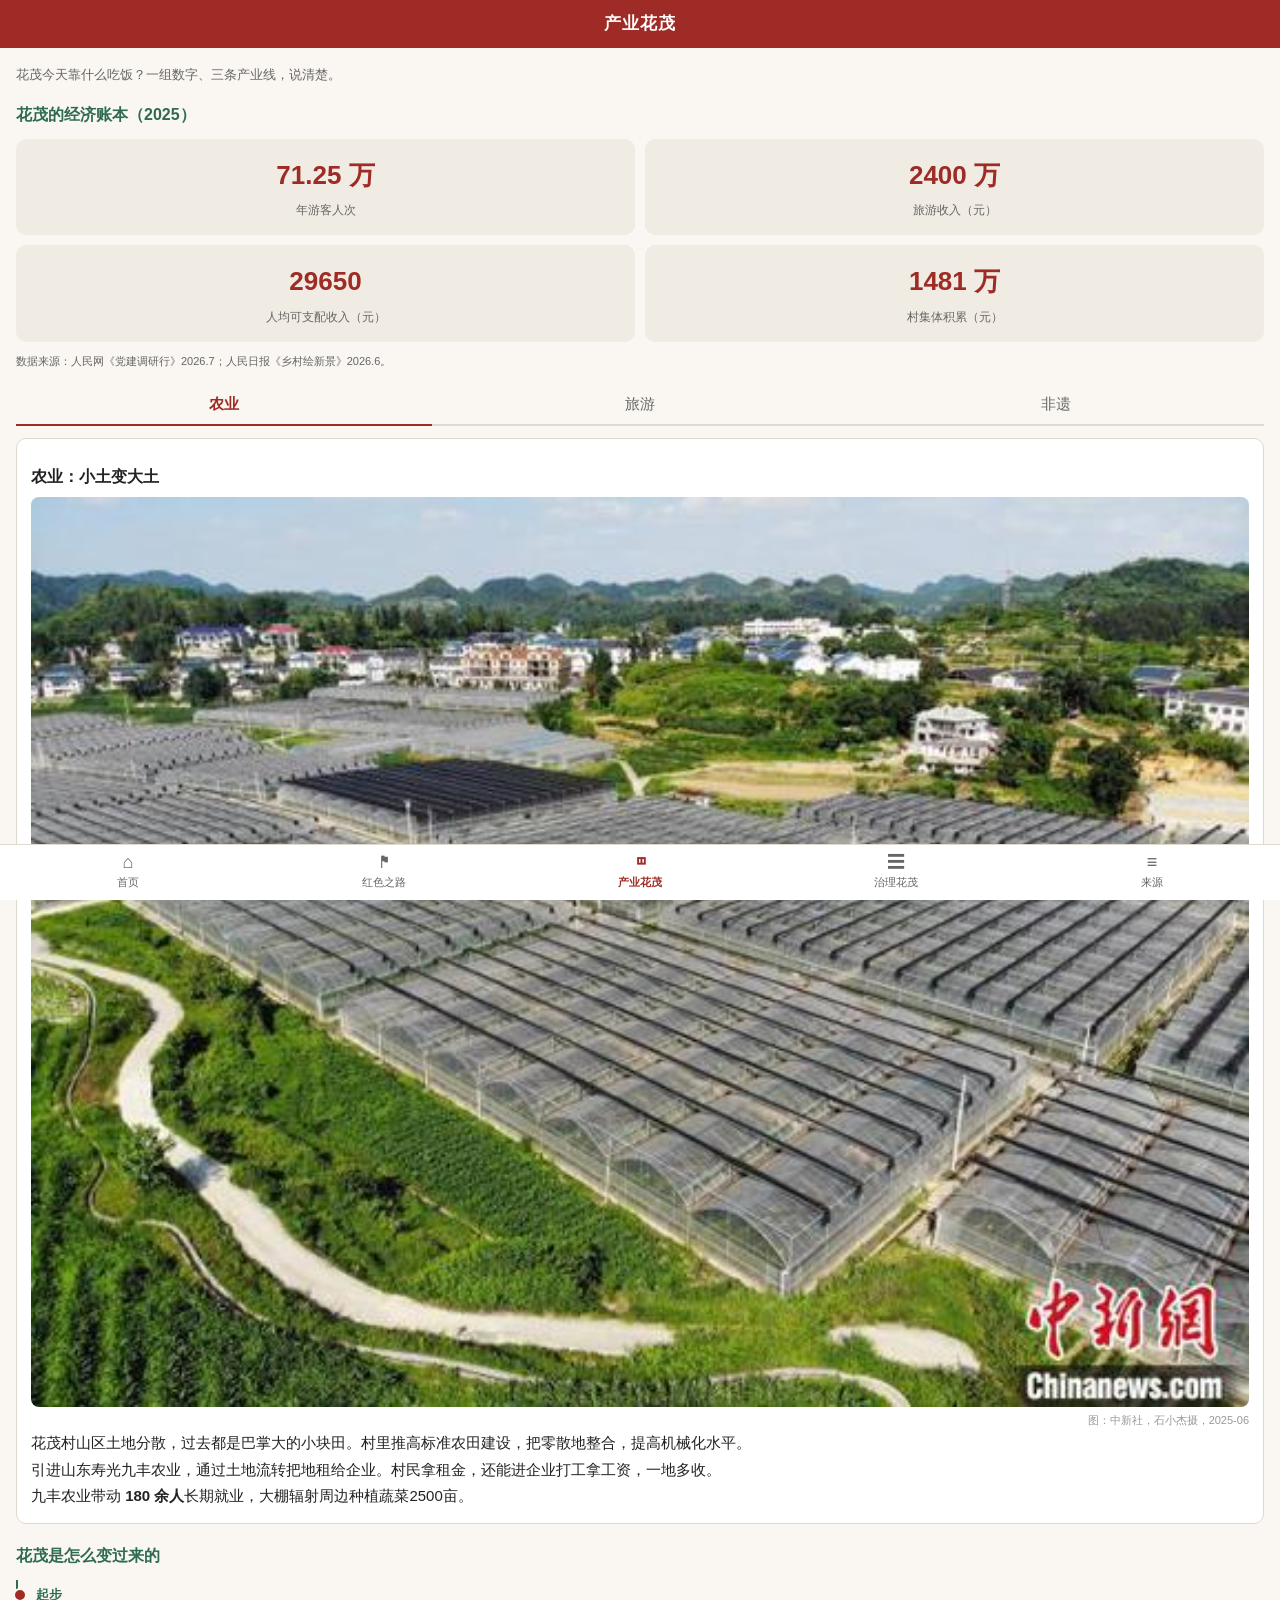
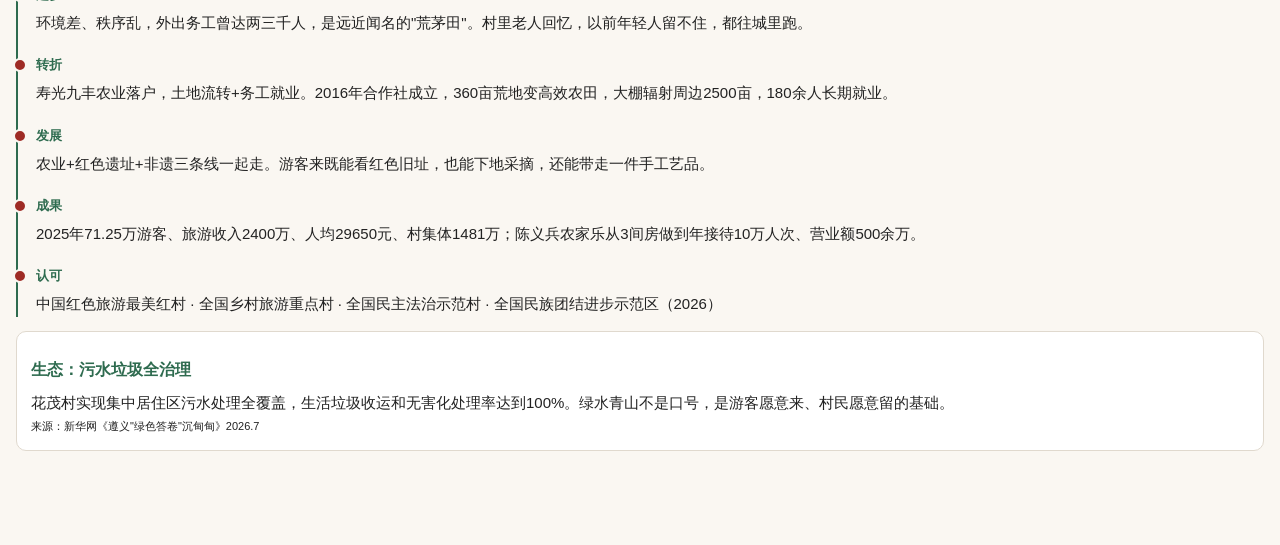
==== industry.html @ 138ee114 "Add files via upload" ====
<!doctype html>
<html lang="zh-CN">
<head>
<meta charset="utf-8">
<meta name="viewport" content="width=device-width,initial-scale=1,maximum-scale=1,user-scalable=no">
<title>产业花茂</title>
<link rel="stylesheet" href="css/style.css">
</head>
<body>
<div class="topbar">产业花茂</div>
<div class="page">
  <p class="muted">花茂今天靠什么吃饭？一组数字、三条产业线，说清楚。</p>

  <!-- 数字看板 -->
  <h3 style="font-size:16px;color:var(--green);margin:14px 0 8px;">花茂的经济账本（2025）</h3>
  <div class="kpi-grid">
    <div class="kpi"><div class="num">71.25 万</div><div class="lbl">年游客人次</div></div>
    <div class="kpi"><div class="num">2400 万</div><div class="lbl">旅游收入（元）</div></div>
    <div class="kpi"><div class="num">29650</div><div class="lbl">人均可支配收入（元）</div></div>
    <div class="kpi"><div class="num">1481 万</div><div class="lbl">村集体积累（元）</div></div>
  </div>
  <p class="muted" style="font-size:11px;margin-bottom:14px;">
    数据来源：人民网《党建调研行》2026.7；人民日报《乡村绘新景》2026.6。
  </p>

  <!-- 标签页 -->
  <div class="tabs">
    <button class="on" data-tab="t1">农业</button>
    <button data-tab="t2">旅游</button>
    <button data-tab="t3">非遗</button>
  </div>

  <div id="t1" class="card">
    <h3>农业：小土变大土</h3>
    <img class="poi-img" src="assets/industry/agri.jpg" alt="花茂村九丰蔬菜大棚航拍">
    <div class="img-src">图：中新社，石小杰摄，2025-06</div>
    <p>花茂村山区土地分散，过去都是巴掌大的小块田。村里推高标准农田建设，把零散地整合，提高机械化水平。</p>
    <p>引进山东寿光九丰农业，通过土地流转把地租给企业。村民拿租金，还能进企业打工拿工资，一地多收。</p>
    <p>九丰农业带动 <b>180 余人</b>长期就业，大棚辐射周边种植蔬菜2500亩。</p>
  </div>

  <div id="t2" class="card" hidden>
    <h3>旅游：三色一起玩</h3>
    <div style="background:#f7e8e7;border-left:4px solid var(--red);border-radius:6px;padding:10px 12px;margin-bottom:10px;">
      <b style="color:var(--red);">红色 · 红色之家</b>
      <p style="margin-top:4px;">邻近苟坝会议会址，"红色之家"老板王豪把自家院子改成歇脚点，游客围坐八仙桌听红军故事，去年纯利80万元。</p>
    </div>
    <div style="background:#e8f0eb;border-left:4px solid var(--green);border-radius:6px;padding:10px 12px;margin-bottom:10px;">
      <b style="color:var(--green);">绿色 · 认养一块田</b>
      <p style="margin-top:4px;">"我在花茂有块田"认养区，游客可亲手犁地、播种、采摘。村民何万明说，以前荒地现在每亩产值5000到10000元。</p>
    </div>
    <div style="background:#f5ece0;border-left:4px solid var(--tan);border-radius:6px;padding:10px 12px;">
      <b style="color:var(--tan);">古色 · 土陶造纸</b>
      <p style="margin-top:4px;">花茂土陶上百年历史，母先才陶艺馆年入二三十万，游客可亲手拉坯。"花茂人家"把古法造纸和压花结合，做成纸浆压花画伴手礼。</p>
    </div>
  </div>

  <div id="t3" class="card" hidden>
    <h3>非遗：土陶 + 造纸</h3>
    <img class="poi-img" src="assets/industry/nonfrac.jpg" alt="花茂人家纸浆压花画">
    <div class="img-src">图：国际在线，2021-06</div>
    <p><b>土陶烧制：</b>花茂土陶上百年历史，最盛时全村四成村民烧陶。母先才陶艺馆年入二三十万，游客可亲手拉坯。</p>
    <p><b>古法造纸：</b>"花茂人家"把古法造纸和压花结合，做成纸浆压花画、小夜灯、冰箱贴，成了游客必带伴手礼。</p>
  </div>

  <!-- 发展历程 -->
  <h3 style="font-size:16px;color:var(--green);margin:18px 0 10px;">花茂是怎么变过来的</h3>
  <ul class="tl-list" style="border-left-color:var(--green);">
    <li>
      <span class="when" style="color:var(--green);">起步</span>
      <span class="what">环境差、秩序乱，外出务工曾达两三千人，是远近闻名的"荒茅田"。村里老人回忆，以前年轻人留不住，都往城里跑。</span>
    </li>
    <li>
      <span class="when" style="color:var(--green);">转折</span>
      <span class="what">寿光九丰农业落户，土地流转+务工就业。2016年合作社成立，360亩荒地变高效农田，大棚辐射周边2500亩，180余人长期就业。</span>
    </li>
    <li>
      <span class="when" style="color:var(--green);">发展</span>
      <span class="what">农业+红色遗址+非遗三条线一起走。游客来既能看红色旧址，也能下地采摘，还能带走一件手工艺品。</span>
    </li>
    <li>
      <span class="when" style="color:var(--green);">成果</span>
      <span class="what">2025年71.25万游客、旅游收入2400万、人均29650元、村集体1481万；陈义兵农家乐从3间房做到年接待10万人次、营业额500余万。</span>
    </li>
    <li>
      <span class="when" style="color:var(--green);">认可</span>
      <span class="what">中国红色旅游最美红村 · 全国乡村旅游重点村 · 全国民主法治示范村 · 全国民族团结进步示范区（2026）</span>
    </li>
  </ul>

  <div class="card" style="margin-top:14px;">
    <h3 style="color:var(--green);">生态：污水垃圾全治理</h3>
    <p>花茂村实现集中居住区污水处理全覆盖，生活垃圾收运和无害化处理率达到100%。绿水青山不是口号，是游客愿意来、村民愿意留的基础。</p>
    <p class="muted" style="font-size:11px;">来源：新华网《遵义"绿色答卷"沉甸甸》2026.7</p>
  </div>
</div>

<script>
document.querySelectorAll('.tabs button').forEach(function (b) {
  b.addEventListener('click', function () {
    document.querySelectorAll('.tabs button').forEach(function (x) { x.classList.remove('on'); });
    b.classList.add('on');
    ['t1','t2','t3'].forEach(function (id) {
      document.getElementById(id).hidden = (id !== b.dataset.tab);
    });
  });
});
</script>

<nav class="tabbar">
  <a href="index.html"><span class="ico">⌂</span>首页</a>
  <a href="line-red.html"><span class="ico">⚑</span>红色之路</a>
  <a class="on" href="industry.html"><span class="ico">◫</span>产业花茂</a>
  <a href="governance.html"><span class="ico">☰</span>治理花茂</a>
  <a href="sources.html"><span class="ico">≡</span>来源</a>
</nav>
</body>
</html>
---- css/style.css ----
/* ============================================================
   苟坝花茂红色文化数字地图 · 全站样式（9/12 按统一规范）
   规范：米白底 #FAF7F2；砖红 #9E2B25；茶绿 #2E6B4F；陶土 #B9814A
   正文 16px / 行高 1.75；系统字体；不用党建PPT风
   ============================================================ */
:root{
  --red:#9E2B25;
  --red-dark:#7A211E;
  --green:#2E6B4F;
  --tan:#B9814A;
  --ink:#222;
  --muted:#666;
  --line:#e0d9ce;
  --bg:#FAF7F2;
  --bg-soft:#f1ece3;
}
*{box-sizing:border-box;margin:0;padding:0;-webkit-tap-highlight-color:transparent;}
html,body{
  font-size:16px;color:var(--ink);background:var(--bg);
  font-family:-apple-system,BlinkMacSystemFont,"PingFang SC","Microsoft YaHei",sans-serif;
  line-height:1.75;
}
img{max-width:100%;display:block;}
a{color:var(--red);text-decoration:none;}

/* 顶栏 */
.topbar{
  height:48px;background:var(--red);color:#fff;
  display:flex;align-items:center;justify-content:center;
  font-size:17px;font-weight:bold;letter-spacing:1px;
  position:sticky;top:0;z-index:1000;
}
.topbar .back{
  position:absolute;left:12px;color:#fff;font-size:14px;font-weight:normal;
}

/* 底部 tabbar（非地图页使用） */
.tabbar{
  position:fixed;bottom:0;left:0;right:0;height:56px;
  background:#fff;border-top:1px solid var(--line);
  display:flex;z-index:1000;
}
.tabbar a{
  flex:1;display:flex;flex-direction:column;align-items:center;
  justify-content:center;font-size:11px;color:#666;
}
.tabbar a .ico{font-size:18px;line-height:1;margin-bottom:2px;}
.tabbar a.on{color:var(--red);font-weight:bold;}

/* 内容卡片 */
.page{padding:16px 16px 80px;}
.card{
  background:#fff;border:1px solid var(--line);border-radius:10px;
  padding:14px;margin-bottom:14px;
}
.card h2{font-size:18px;margin-bottom:6px;color:var(--red-dark);}
.card h3{font-size:16px;margin:10px 0 6px;}
.card p{font-size:15px;color:var(--ink);}
.muted{color:var(--muted);font-size:13px;}
.placeholder{
  background:var(--bg-soft);border:1px dashed #ccc;color:#999;
  padding:18px;border-radius:8px;font-size:14px;text-align:center;
}
.poi-img{width:100%;border-radius:8px;display:block;}
.img-src{font-size:11px;color:#999;margin-top:4px;text-align:right;}
.poi-time{
  border-left:3px solid var(--red);padding:6px 12px;
  background:var(--bg-soft);margin:12px 0;border-radius:0 6px 6px 0;
}
.poi-time .when{font-size:13px;color:var(--red);font-weight:bold;}
.poi-time .what{font-size:15px;color:var(--ink);display:block;}

/* 主按钮 */
.btn-red{
  display:inline-block;background:var(--red);color:#fff;
  padding:10px 22px;border-radius:24px;font-size:15px;
}
.btn-ghost{
  display:inline-block;background:#fff;color:var(--red);
  border:1px solid var(--red);padding:9px 20px;border-radius:24px;font-size:15px;
}

/* 主页四入口 */
.entry{
  display:block;background:#fff;border:1px solid var(--line);
  border-radius:12px;padding:18px;margin-bottom:12px;
  border-left:5px solid var(--red);
}
.entry h2{font-size:18px;color:var(--red-dark);}
.entry p{font-size:13px;color:var(--muted);margin-top:4px;}

/* 数字看板（产业花茂） */
.kpi-grid{display:grid;grid-template-columns:1fr 1fr;gap:10px;margin:10px 0;}
.kpi{
  background:var(--bg-soft);border-radius:10px;padding:14px;text-align:center;
}
.kpi .num{font-size:26px;font-weight:bold;color:var(--red);}
.kpi .lbl{font-size:12px;color:var(--muted);margin-top:2px;}

/* 标签页 */
.tabs{display:flex;border-bottom:2px solid var(--line);margin-bottom:12px;}
.tabs button{
  flex:1;background:none;border:none;padding:10px 0;font-size:15px;
  color:#666;cursor:pointer;
}
.tabs button.on{color:var(--red);border-bottom:2px solid var(--red);
  font-weight:bold;margin-bottom:-2px;}

/* 问答折叠（治理花茂） */
.faq{border:1px solid var(--line);border-radius:8px;margin-bottom:8px;overflow:hidden;}
.faq summary{
  padding:12px 14px;font-size:15px;font-weight:bold;background:#fff;
  cursor:pointer;list-style:none;
}
.faq summary::before{content:"Q ";color:var(--red);}
.faq .ans{padding:12px 14px;font-size:14px;color:var(--ink);border-top:1px dashed var(--line);}
.faq .ans::before{content:"A ";color:#2e7d32;font-weight:bold;}

/* 来源表格 */
table{width:100%;border-collapse:collapse;font-size:13px;}
th,td{border:1px solid var(--line);padding:8px;text-align:left;vertical-align:top;}
th{background:var(--bg-soft);color:var(--red-dark);}

/* 时间轴（红色之路页下半部分） */
.timeline-panel{
  background:var(--bg);padding:14px 16px 20px;
  border-top:1px solid var(--line);
}
.timeline-panel h3{
  font-size:15px;color:var(--red);margin-bottom:10px;font-weight:bold;
}
.tl-list{list-style:none;padding-left:18px;border-left:2px solid var(--red);}
.tl-list li{margin-bottom:14px;position:relative;}
.tl-list li::before{
  content:"";position:absolute;left:-23px;top:8px;
  width:10px;height:10px;border-radius:50%;
  background:var(--red);border:2px solid var(--bg);
}
.tl-list .when{font-size:13px;color:var(--red);font-weight:bold;}
.tl-list .what{font-size:15px;color:var(--ink);display:block;margin-top:2px;}
.tl-desc{font-size:12px;color:var(--muted);display:block;margin-top:2px;}
.tl-list a{text-decoration:none;color:inherit;display:block;}
.tl-list a:active{opacity:.7;}
.map-note{
  position:absolute;bottom:8px;right:8px;z-index:9;
  background:rgba(255,255,255,.85);font-size:11px;color:#888;
  padding:2px 8px;border-radius:10px;
}

/* 地图页专用 */
#map{position:absolute;top:0;bottom:0;width:100%;}
.map-topbar{
  position:absolute;top:0;left:0;right:0;height:44px;z-index:10;
  background:var(--red);color:#fff;display:flex;align-items:center;
  justify-content:center;font-weight:bold;font-size:16px;
}
.map-home{
  position:absolute;top:50px;left:10px;z-index:10;
  background:#fff;border:1px solid var(--line);border-radius:20px;
  padding:6px 12px;font-size:13px;color:var(--red);
  box-shadow:0 1px 4px rgba(0,0,0,.15);
}

.point-page .lead{font-size:16px;color:var(--red-dark,#7a1f1a);font-weight:500;margin:10px 0;}
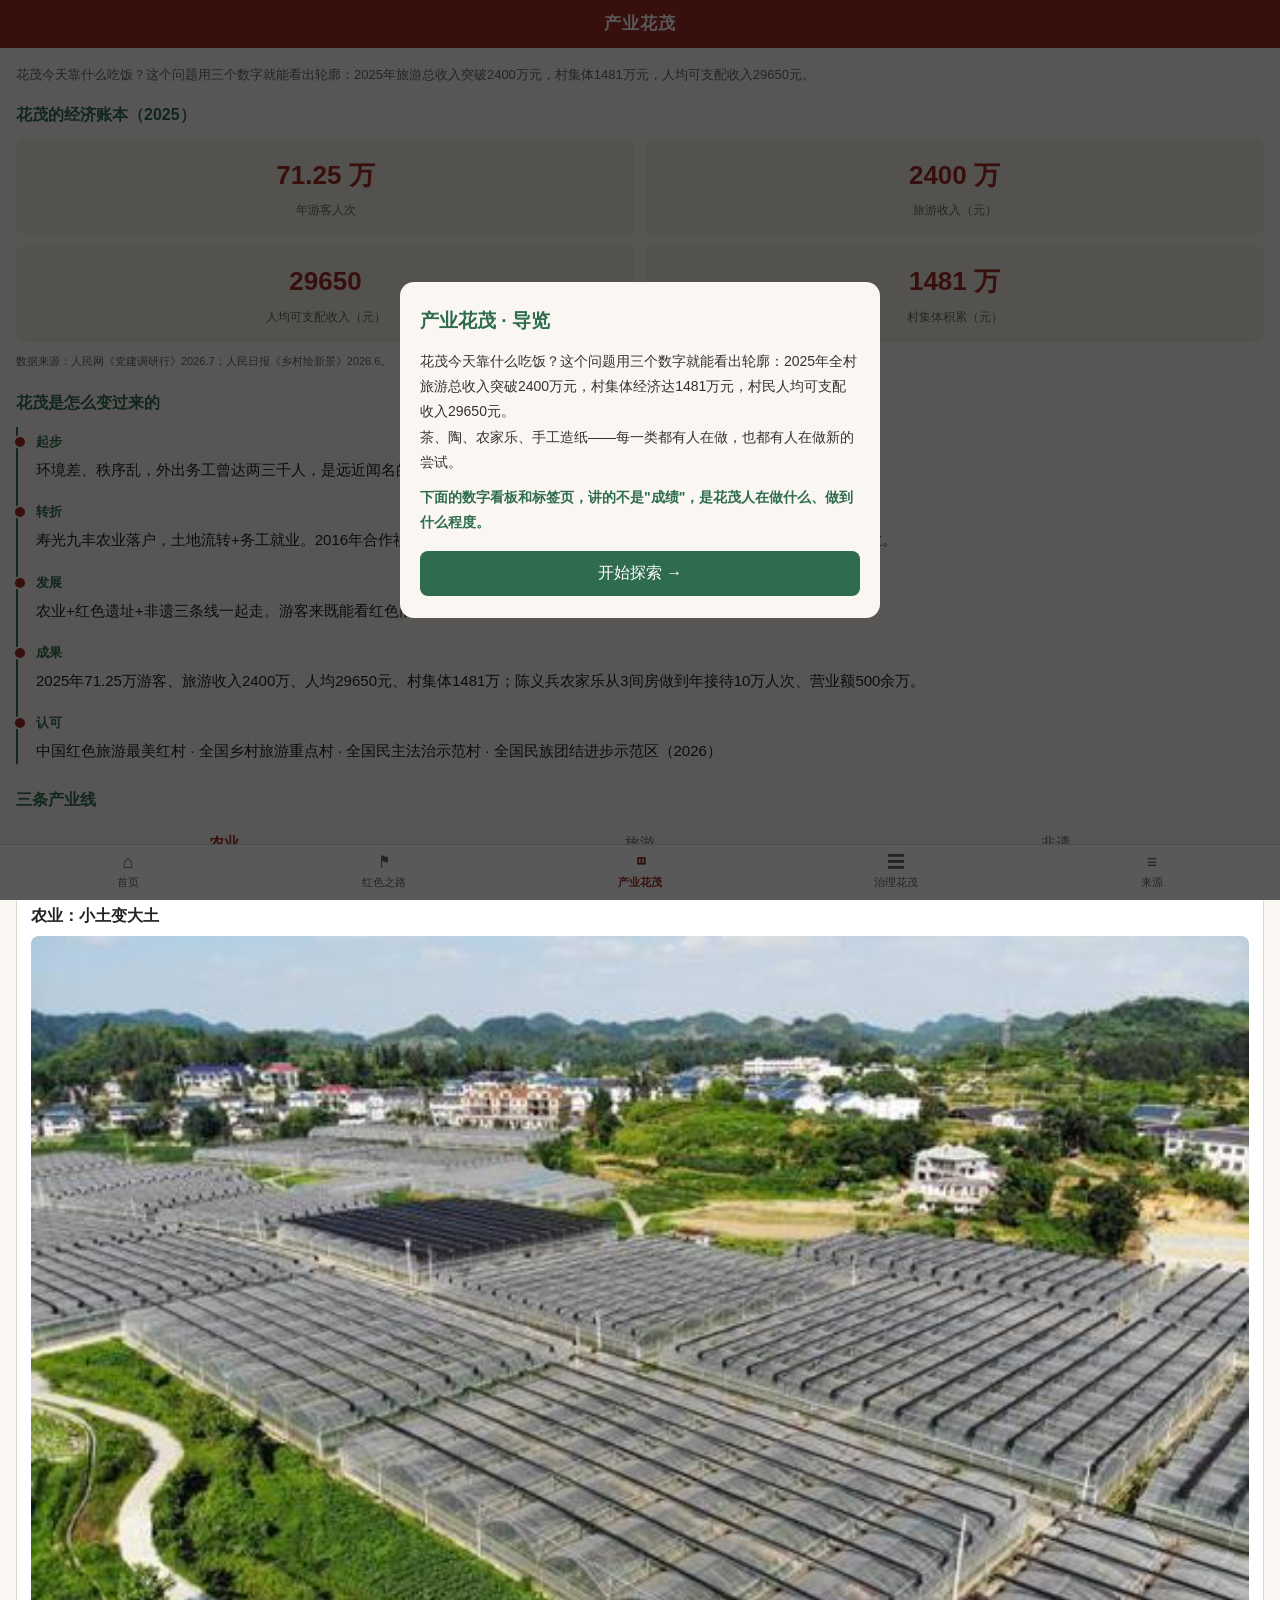
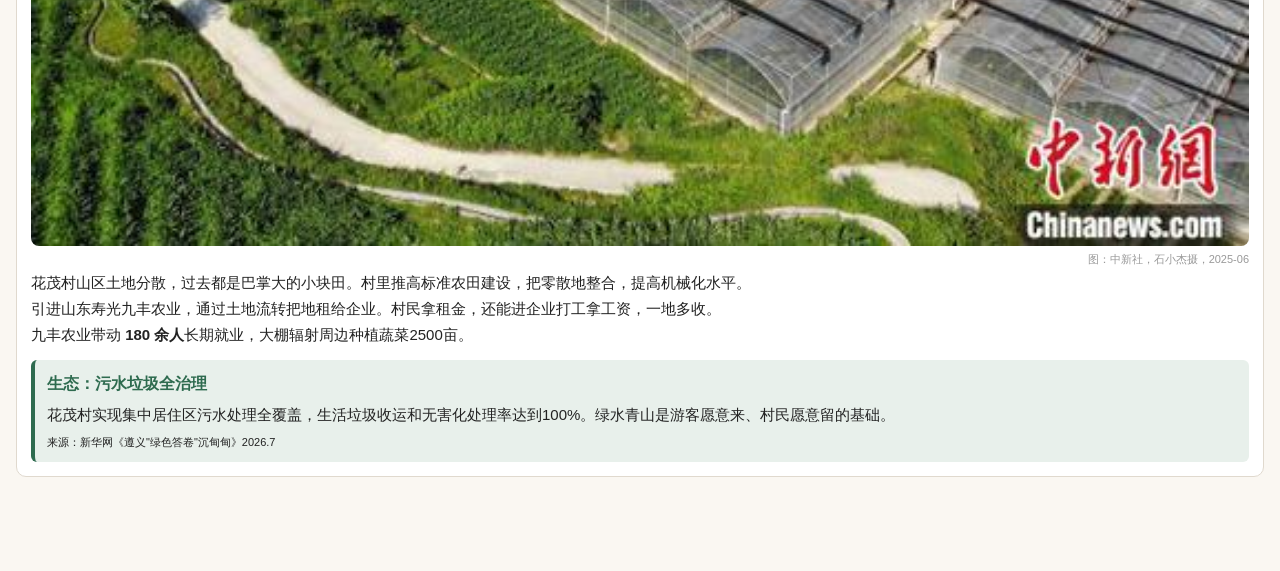
==== commit 8439e322: "Add files via upload" ====
--- a/industry.html
+++ b/industry.html
@@ -7,9 +7,25 @@
 <link rel="stylesheet" href="css/style.css">
 </head>
 <body>
+
+<!-- 导语弹窗（从点位返回不弹，其他来源都弹） -->
+<div id="intro-mask" style="position:fixed;inset:0;background:rgba(0,0,0,.65);z-index:9999;display:flex;align-items:center;justify-content:center;padding:20px;">
+  <div style="background:var(--bg);border-radius:14px;max-width:480px;width:100%;padding:22px 20px;max-height:85vh;overflow-y:auto;">
+    <h2 style="color:var(--green);font-size:19px;margin:0 0 12px;">产业花茂 · 导览</h2>
+    <p style="font-size:14px;line-height:1.8;color:#333;">花茂今天靠什么吃饭？这个问题用三个数字就能看出轮廓：2025年全村旅游总收入突破2400万元，村集体经济达1481万元，村民人均可支配收入29650元。</p>
+    <p style="font-size:14px;line-height:1.8;color:#333;">茶、陶、农家乐、手工造纸——每一类都有人在做，也都有人在做新的尝试。</p>
+    <p style="font-size:14px;line-height:1.8;color:var(--green);font-weight:600;margin-top:10px;">下面的数字看板和标签页，讲的不是"成绩"，是花茂人在做什么、做到什么程度。</p>
+    <button onclick="document.getElementById('intro-mask').remove();" style="width:100%;margin-top:16px;padding:12px;background:var(--green);color:#fff;border:none;border-radius:8px;font-size:16px;">开始探索 →</button>
+  </div>
+</div>
+<script>
+var fromPoint = document.referrer.indexOf('point-') >= 0;
+if (fromPoint) { document.getElementById('intro-mask').remove(); }
+</script>
+
 <div class="topbar">产业花茂</div>
 <div class="page">
-  <p class="muted">花茂今天靠什么吃饭？一组数字、三条产业线，说清楚。</p>
+  <p class="muted">花茂今天靠什么吃饭？这个问题用三个数字就能看出轮廓：2025年旅游总收入突破2400万元，村集体1481万元，人均可支配收入29650元。</p>
 
   <!-- 数字看板 -->
   <h3 style="font-size:16px;color:var(--green);margin:14px 0 8px;">花茂的经济账本（2025）</h3>
@@ -23,47 +39,7 @@
     数据来源：人民网《党建调研行》2026.7；人民日报《乡村绘新景》2026.6。
   </p>
 
-  <!-- 标签页 -->
-  <div class="tabs">
-    <button class="on" data-tab="t1">农业</button>
-    <button data-tab="t2">旅游</button>
-    <button data-tab="t3">非遗</button>
-  </div>
-
-  <div id="t1" class="card">
-    <h3>农业：小土变大土</h3>
-    <img class="poi-img" src="assets/industry/agri.jpg" alt="花茂村九丰蔬菜大棚航拍">
-    <div class="img-src">图：中新社，石小杰摄，2025-06</div>
-    <p>花茂村山区土地分散，过去都是巴掌大的小块田。村里推高标准农田建设，把零散地整合，提高机械化水平。</p>
-    <p>引进山东寿光九丰农业，通过土地流转把地租给企业。村民拿租金，还能进企业打工拿工资，一地多收。</p>
-    <p>九丰农业带动 <b>180 余人</b>长期就业，大棚辐射周边种植蔬菜2500亩。</p>
-  </div>
-
-  <div id="t2" class="card" hidden>
-    <h3>旅游：三色一起玩</h3>
-    <div style="background:#f7e8e7;border-left:4px solid var(--red);border-radius:6px;padding:10px 12px;margin-bottom:10px;">
-      <b style="color:var(--red);">红色 · 红色之家</b>
-      <p style="margin-top:4px;">邻近苟坝会议会址，"红色之家"老板王豪把自家院子改成歇脚点，游客围坐八仙桌听红军故事，去年纯利80万元。</p>
-    </div>
-    <div style="background:#e8f0eb;border-left:4px solid var(--green);border-radius:6px;padding:10px 12px;margin-bottom:10px;">
-      <b style="color:var(--green);">绿色 · 认养一块田</b>
-      <p style="margin-top:4px;">"我在花茂有块田"认养区，游客可亲手犁地、播种、采摘。村民何万明说，以前荒地现在每亩产值5000到10000元。</p>
-    </div>
-    <div style="background:#f5ece0;border-left:4px solid var(--tan);border-radius:6px;padding:10px 12px;">
-      <b style="color:var(--tan);">古色 · 土陶造纸</b>
-      <p style="margin-top:4px;">花茂土陶上百年历史，母先才陶艺馆年入二三十万，游客可亲手拉坯。"花茂人家"把古法造纸和压花结合，做成纸浆压花画伴手礼。</p>
-    </div>
-  </div>
-
-  <div id="t3" class="card" hidden>
-    <h3>非遗：土陶 + 造纸</h3>
-    <img class="poi-img" src="assets/industry/nonfrac.jpg" alt="花茂人家纸浆压花画">
-    <div class="img-src">图：国际在线，2021-06</div>
-    <p><b>土陶烧制：</b>花茂土陶上百年历史，最盛时全村四成村民烧陶。母先才陶艺馆年入二三十万，游客可亲手拉坯。</p>
-    <p><b>古法造纸：</b>"花茂人家"把古法造纸和压花结合，做成纸浆压花画、小夜灯、冰箱贴，成了游客必带伴手礼。</p>
-  </div>
-
-  <!-- 发展历程 -->
+  <!-- 发展历程：紧跟账本 -->
   <h3 style="font-size:16px;color:var(--green);margin:18px 0 10px;">花茂是怎么变过来的</h3>
   <ul class="tl-list" style="border-left-color:var(--green);">
     <li>
@@ -88,10 +64,59 @@
     </li>
   </ul>
 
-  <div class="card" style="margin-top:14px;">
-    <h3 style="color:var(--green);">生态：污水垃圾全治理</h3>
-    <p>花茂村实现集中居住区污水处理全覆盖，生活垃圾收运和无害化处理率达到100%。绿水青山不是口号，是游客愿意来、村民愿意留的基础。</p>
-    <p class="muted" style="font-size:11px;">来源：新华网《遵义"绿色答卷"沉甸甸》2026.7</p>
+  <!-- 标签页 -->
+  <h3 style="font-size:16px;color:var(--green);margin:22px 0 10px;">三条产业线</h3>
+  <div class="tabs">
+    <button class="on" data-tab="t1">农业</button>
+    <button data-tab="t2">旅游</button>
+    <button data-tab="t3">非遗</button>
+  </div>
+
+  <div id="t1" class="card">
+    <h3>农业：小土变大土</h3>
+    <img class="poi-img" src="assets/industry/agri.jpg" alt="花茂村九丰蔬菜大棚航拍">
+    <div class="img-src">图：中新社，石小杰摄，2025-06</div>
+    <p>花茂村山区土地分散，过去都是巴掌大的小块田。村里推高标准农田建设，把零散地整合，提高机械化水平。</p>
+    <p>引进山东寿光九丰农业，通过土地流转把地租给企业。村民拿租金，还能进企业打工拿工资，一地多收。</p>
+    <p>九丰农业带动 <b>180 余人</b>长期就业，大棚辐射周边种植蔬菜2500亩。</p>
+    <div style="background:#e8f0eb;border-left:4px solid var(--green);border-radius:6px;padding:10px 12px;margin-top:12px;">
+      <b style="color:var(--green);">生态：污水垃圾全治理</b>
+      <p style="margin-top:4px;">花茂村实现集中居住区污水处理全覆盖，生活垃圾收运和无害化处理率达到100%。绿水青山是游客愿意来、村民愿意留的基础。</p>
+      <p class="muted" style="font-size:11px;margin:4px 0 0;">来源：新华网《遵义"绿色答卷"沉甸甸》2026.7</p>
+    </div>
+  </div>
+
+  <div id="t2" class="card" hidden>
+    <h3>旅游：三色一起玩</h3>
+    <img class="poi-img" src="assets/industry/tourism.jpg" alt="花茂村旅游实景">
+    <div class="img-src">图：实践团实地拍摄</div>
+    <div style="background:#f7e8e7;border-left:4px solid var(--red);border-radius:6px;padding:10px 12px;margin:12px 0 10px;">
+      <b style="color:var(--red);">红色 · 红色之家</b>
+      <p style="margin-top:4px;">邻近苟坝会议会址，"红色之家"老板王豪把自家院子改成歇脚点，游客围坐八仙桌听红军故事，去年纯利80万元。</p>
+    </div>
+    <div style="background:#e8f0eb;border-left:4px solid var(--green);border-radius:6px;padding:10px 12px;margin-bottom:10px;">
+      <b style="color:var(--green);">绿色 · 认养一块田</b>
+      <p style="margin-top:4px;">"我在花茂有块田"认养区，游客可亲手犁地、播种、采摘。村民何万明说，以前荒地现在每亩产值5000到10000元。</p>
+    </div>
+    <div style="background:#f5ece0;border-left:4px solid var(--tan);border-radius:6px;padding:10px 12px;">
+      <b style="color:var(--tan);">古色 · 土陶造纸</b>
+      <p style="margin-top:4px;">花茂土陶上百年历史，母先才陶艺馆年入二三十万，游客可亲手拉坯。"花茂人家"把古法造纸和压花结合，做成纸浆压花画伴手礼。</p>
+    </div>
+  </div>
+
+  <div id="t3" class="card" hidden>
+    <h3>非遗：土陶 + 造纸</h3>
+    <img class="poi-img" src="assets/industry/nonfrac.jpg" alt="花茂人家纸浆压花画">
+    <div class="img-src">图：中新网，周燕玲摄，2021-05</div>
+    <img class="poi-img" src="assets/industry/paper-make.jpg" alt="花茂人家古法造纸作坊内景" style="margin-top:12px;">
+    <div class="img-src">图：央视网《走进乡村看小康》，2021-08</div>
+    <p><b>土陶烧制：</b>花茂土陶上百年历史，最盛时全村四成村民烧陶。母先才陶艺馆年入二三十万，游客可亲手拉坯。</p>
+    <p><b>古法造纸：</b>"花茂人家"把古法造纸和压花结合，做成纸浆压花画、小夜灯、冰箱，成了游客必带伴手礼。</p>
+    <p class="muted" style="font-size:11px;margin-top:10px;">
+      来源：<a href="https://www.zunyiol.cn/index.php?m=content&c=index&a=show&catid=10&id=90137" target="_blank">遵义在线·土陶烧制</a>；
+      <a href="https://news.cctv.com/2021/08/28/ARTITgGYuBLyIr6eji3f8c7A210828.shtml" target="_blank">央视网·古法造纸</a>；
+      <a href="https://www.chinanews.com.cn/cul/2021/05-17/9479115.shtml" target="_blank">中新网·花茂造纸</a>
+    </p>
   </div>
 </div>
 
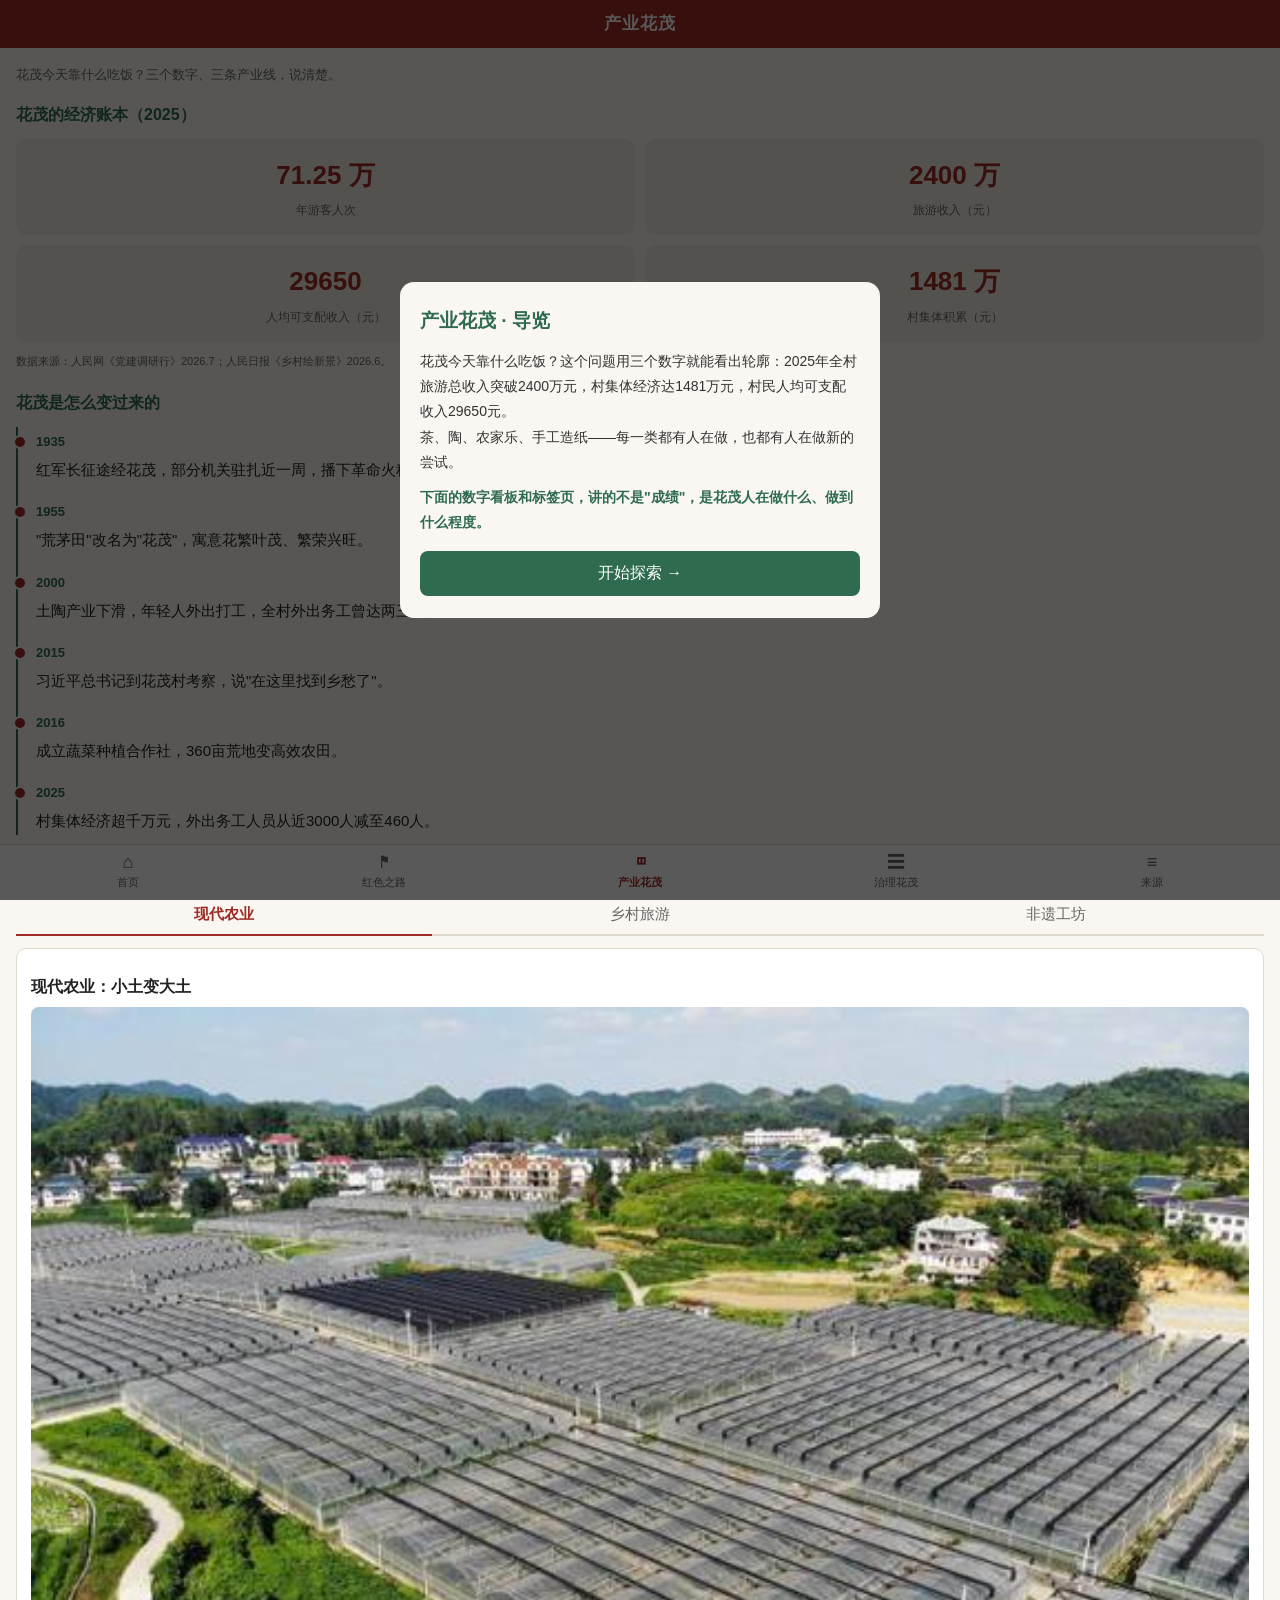
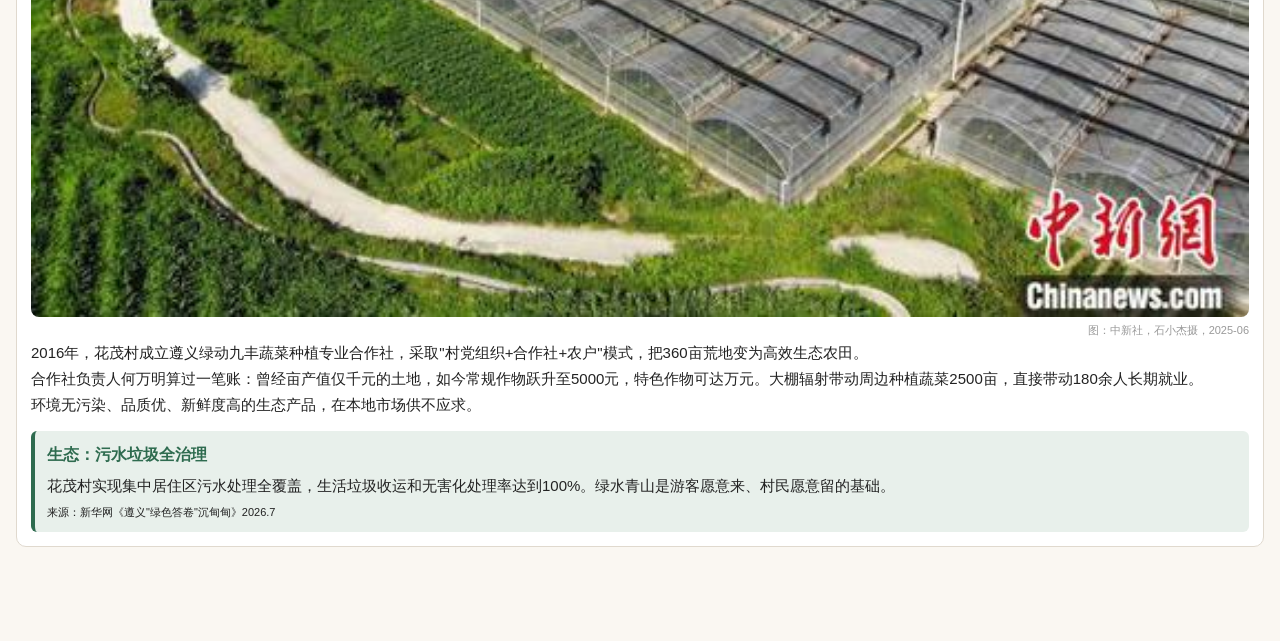
==== commit c4bfd897: "Add files via upload" ====
--- a/industry.html
+++ b/industry.html
@@ -25,7 +25,7 @@
 
 <div class="topbar">产业花茂</div>
 <div class="page">
-  <p class="muted">花茂今天靠什么吃饭？这个问题用三个数字就能看出轮廓：2025年旅游总收入突破2400万元，村集体1481万元，人均可支配收入29650元。</p>
+  <p class="muted">花茂今天靠什么吃饭？三个数字、三条产业线，说清楚。</p>
 
   <!-- 数字看板 -->
   <h3 style="font-size:16px;color:var(--green);margin:14px 0 8px;">花茂的经济账本（2025）</h3>
@@ -43,42 +43,46 @@
   <h3 style="font-size:16px;color:var(--green);margin:18px 0 10px;">花茂是怎么变过来的</h3>
   <ul class="tl-list" style="border-left-color:var(--green);">
     <li>
-      <span class="when" style="color:var(--green);">起步</span>
-      <span class="what">环境差、秩序乱，外出务工曾达两三千人，是远近闻名的"荒茅田"。村里老人回忆，以前年轻人留不住，都往城里跑。</span>
+      <span class="when" style="color:var(--green);">1935</span>
+      <span class="what">红军长征途经花茂，部分机关驻扎近一周，播下革命火种。</span>
     </li>
     <li>
-      <span class="when" style="color:var(--green);">转折</span>
-      <span class="what">寿光九丰农业落户，土地流转+务工就业。2016年合作社成立，360亩荒地变高效农田，大棚辐射周边2500亩，180余人长期就业。</span>
+      <span class="when" style="color:var(--green);">1955</span>
+      <span class="what">"荒茅田"改名为"花茂"，寓意花繁叶茂、繁荣兴旺。</span>
     </li>
     <li>
-      <span class="when" style="color:var(--green);">发展</span>
-      <span class="what">农业+红色遗址+非遗三条线一起走。游客来既能看红色旧址，也能下地采摘，还能带走一件手工艺品。</span>
+      <span class="when" style="color:var(--green);">2000</span>
+      <span class="what">土陶产业下滑，年轻人外出打工，全村外出务工曾达两三千人。</span>
     </li>
     <li>
-      <span class="when" style="color:var(--green);">成果</span>
-      <span class="what">2025年71.25万游客、旅游收入2400万、人均29650元、村集体1481万；陈义兵农家乐从3间房做到年接待10万人次、营业额500余万。</span>
+      <span class="when" style="color:var(--green);">2015</span>
+      <span class="what">习近平总书记到花茂村考察，说"在这里找到乡愁了"。</span>
     </li>
     <li>
-      <span class="when" style="color:var(--green);">认可</span>
-      <span class="what">中国红色旅游最美红村 · 全国乡村旅游重点村 · 全国民主法治示范村 · 全国民族团结进步示范区（2026）</span>
+      <span class="when" style="color:var(--green);">2016</span>
+      <span class="what">成立蔬菜种植合作社，360亩荒地变高效农田。</span>
+    </li>
+    <li>
+      <span class="when" style="color:var(--green);">2025</span>
+      <span class="what">村集体经济超千万元，外出务工人员从近3000人减至460人。</span>
     </li>
   </ul>
 
   <!-- 标签页 -->
   <h3 style="font-size:16px;color:var(--green);margin:22px 0 10px;">三条产业线</h3>
   <div class="tabs">
-    <button class="on" data-tab="t1">农业</button>
-    <button data-tab="t2">旅游</button>
-    <button data-tab="t3">非遗</button>
+    <button class="on" data-tab="t1">现代农业</button>
+    <button data-tab="t2">乡村旅游</button>
+    <button data-tab="t3">非遗工坊</button>
   </div>
 
   <div id="t1" class="card">
-    <h3>农业：小土变大土</h3>
+    <h3>现代农业：小土变大土</h3>
     <img class="poi-img" src="assets/industry/agri.jpg" alt="花茂村九丰蔬菜大棚航拍">
     <div class="img-src">图：中新社，石小杰摄，2025-06</div>
-    <p>花茂村山区土地分散，过去都是巴掌大的小块田。村里推高标准农田建设，把零散地整合，提高机械化水平。</p>
-    <p>引进山东寿光九丰农业，通过土地流转把地租给企业。村民拿租金，还能进企业打工拿工资，一地多收。</p>
-    <p>九丰农业带动 <b>180 余人</b>长期就业，大棚辐射周边种植蔬菜2500亩。</p>
+    <p>2016年，花茂村成立遵义绿动九丰蔬菜种植专业合作社，采取"村党组织+合作社+农户"模式，把360亩荒地变为高效生态农田。</p>
+    <p>合作社负责人何万明算过一笔账：曾经亩产值仅千元的土地，如今常规作物跃升至5000元，特色作物可达万元。大棚辐射带动周边种植蔬菜2500亩，直接带动180余人长期就业。</p>
+    <p>环境无污染、品质优、新鲜度高的生态产品，在本地市场供不应求。</p>
     <div style="background:#e8f0eb;border-left:4px solid var(--green);border-radius:6px;padding:10px 12px;margin-top:12px;">
       <b style="color:var(--green);">生态：污水垃圾全治理</b>
       <p style="margin-top:4px;">花茂村实现集中居住区污水处理全覆盖，生活垃圾收运和无害化处理率达到100%。绿水青山是游客愿意来、村民愿意留的基础。</p>
@@ -87,37 +91,29 @@
   </div>
 
   <div id="t2" class="card" hidden>
-    <h3>旅游：三色一起玩</h3>
+    <h3>乡村旅游：坐下来住下来</h3>
     <img class="poi-img" src="assets/industry/tourism.jpg" alt="花茂村旅游实景">
     <div class="img-src">图：实践团实地拍摄</div>
-    <div style="background:#f7e8e7;border-left:4px solid var(--red);border-radius:6px;padding:10px 12px;margin:12px 0 10px;">
-      <b style="color:var(--red);">红色 · 红色之家</b>
-      <p style="margin-top:4px;">邻近苟坝会议会址，"红色之家"老板王豪把自家院子改成歇脚点，游客围坐八仙桌听红军故事，去年纯利80万元。</p>
-    </div>
-    <div style="background:#e8f0eb;border-left:4px solid var(--green);border-radius:6px;padding:10px 12px;margin-bottom:10px;">
-      <b style="color:var(--green);">绿色 · 认养一块田</b>
-      <p style="margin-top:4px;">"我在花茂有块田"认养区，游客可亲手犁地、播种、采摘。村民何万明说，以前荒地现在每亩产值5000到10000元。</p>
-    </div>
-    <div style="background:#f5ece0;border-left:4px solid var(--tan);border-radius:6px;padding:10px 12px;">
-      <b style="color:var(--tan);">古色 · 土陶造纸</b>
-      <p style="margin-top:4px;">花茂土陶上百年历史，母先才陶艺馆年入二三十万，游客可亲手拉坯。"花茂人家"把古法造纸和压花结合，做成纸浆压花画伴手礼。</p>
-    </div>
+    <p><b>陈义兵的农家乐：</b>2015年创业时只有3间客房和1间厨房。他以本地非遗陶艺为核心，构建"文化体验+美食沉浸"模式，让游客吃饭的同时体验拉坯上釉。如今农家乐年接待游客突破10万人次，营业额500余万元。</p>
+    <p><b>"红色之家"王豪：</b>接手父亲的老院子后，修建露营基地、联合旅行社设计旅游线路，2024年纯收入达70万元左右，还解决了村里10多名村民的就业。</p>
+    <p style="color:var(--red);font-weight:600;margin-top:8px;">花茂的旅游不是"来看一眼就走"，是"坐下来、住下来"。</p>
   </div>
 
   <div id="t3" class="card" hidden>
-    <h3>非遗：土陶 + 造纸</h3>
+    <h3>非遗工坊：土陶 + 造纸</h3>
     <img class="poi-img" src="assets/industry/nonfrac.jpg" alt="花茂人家纸浆压花画">
     <div class="img-src">图：中新网，周燕玲摄，2021-05</div>
     <img class="poi-img" src="assets/industry/paper-make.jpg" alt="花茂人家古法造纸作坊内景" style="margin-top:12px;">
     <div class="img-src">图：央视网《走进乡村看小康》，2021-08</div>
-    <p><b>土陶烧制：</b>花茂土陶上百年历史，最盛时全村四成村民烧陶。母先才陶艺馆年入二三十万，游客可亲手拉坯。</p>
-    <p><b>古法造纸：</b>"花茂人家"把古法造纸和压花结合，做成纸浆压花画、小夜灯、冰箱，成了游客必带伴手礼。</p>
+    <p><b>土陶烧制：</b>花茂土陶烧制技艺已传承千年，列入省级非遗代表性项目名录。母先才是家族第四代传人，2014年之前一年挣不到3万元。随着乡村旅游兴起，他贷款扩建陶艺馆，把烧柴土窑改成电窑，推出近60种产品，年收入涨到30多万元，最火时一天接待400多人。</p>
+    <p><b>古法造纸：</b>"花茂人家"创始人张胜迪把外婆传下来的古法造纸与压花结合，做成纸浆压花画，游客称其为"能带得走的乡愁"。</p>
     <p class="muted" style="font-size:11px;margin-top:10px;">
       来源：<a href="https://www.zunyiol.cn/index.php?m=content&c=index&a=show&catid=10&id=90137" target="_blank">遵义在线·土陶烧制</a>；
       <a href="https://news.cctv.com/2021/08/28/ARTITgGYuBLyIr6eji3f8c7A210828.shtml" target="_blank">央视网·古法造纸</a>；
       <a href="https://www.chinanews.com.cn/cul/2021/05-17/9479115.shtml" target="_blank">中新网·花茂造纸</a>
     </p>
   </div>
+
 </div>
 
 <script>
